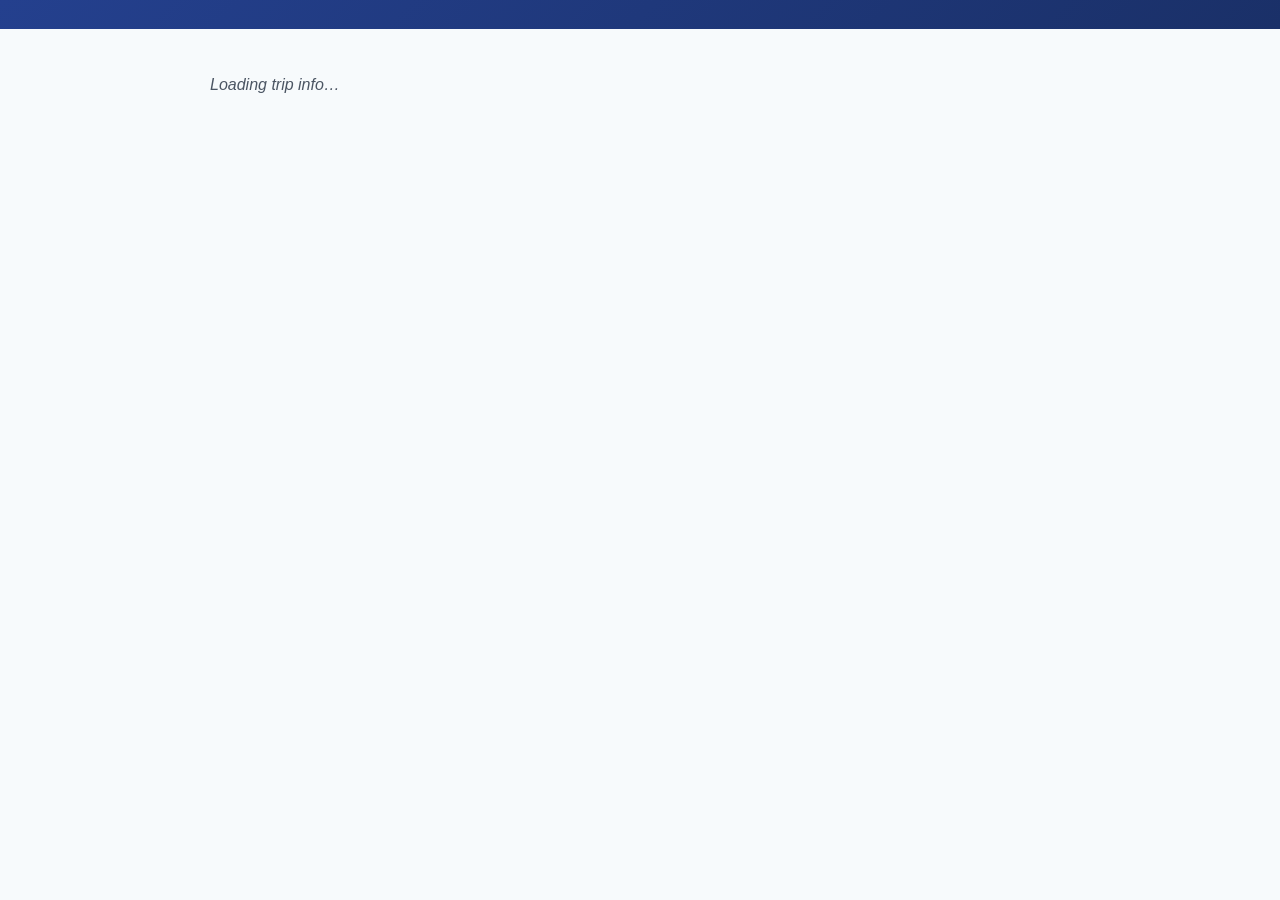
==== pages/during-trip-fun.html @ ea9233cd "Add files via upload" ====
<!DOCTYPE html>
<html lang="en">
<head>
<meta charset="UTF-8">
<meta name="viewport" content="width=device-width, initial-scale=1.0">
<title>During-Trip Fun — REEF Midriff Islands Trip</title>
<link rel="stylesheet" href="../css/styles.css">
</head>
<body>
  <header id="site-header" class="site-header"></header>

  <main id="page-content" class="page-main">
    <p class="loading-note">Loading trip info…</p>
  </main>

  <footer id="site-footer" class="site-footer"></footer>

  <script>window.SITE_ROOT = "../";</script>
  <script src="../js/site-config.js"></script>
  <script src="../js/loader.js"></script>
  <script src="../js/render.js"></script>
  <script>
    window.addEventListener("trip-data-ready", function () { window.initPage("fun"); });
    if (window.TRIP_DATA) { window.initPage("fun"); }
  </script>
</body>
</html>
---- css/styles.css ----
/* ============================================================
   REEF Field Survey Trips — Dashboard shared styles
   Generic shell styling only. No trip-specific content here —
   all trip text lives in trips/<trip-id>/trip-data.js.

   Reused verbatim from the Bonaire dashboard (Website Dashboard
   (Draft) V1.4) per the platform's "one reusable shell" rule.
   Do not fork this file per trip — if a trip needs a style
   change, it needs to be a shell change that benefits every trip.

   Brand: REEF Blue for headers/nav, Teal (#00A79D) for accents
   — teal is used in place of REEF Red per the standing
   accessibility rule (red is not visible to colorblind readers).
   ============================================================ */

:root {
  --reef-blue: #24408e;
  --reef-blue-dark: #1a3068;
  --reef-yellow: #ffdd00;
  --accent-teal: #00a79d;
  --accent-teal-dark: #00857d;
  --ink: #1f2937;
  --ink-light: #4b5563;
  --bg-page: #f7fafc;
  --bg-card: #ffffff;
  --border: #e2e8f0;
  --font-body: 'Segoe UI', 'Roboto', 'Helvetica Neue', Arial, sans-serif;
}

* { box-sizing: border-box; }

body {
  margin: 0;
  font-family: var(--font-body);
  color: var(--ink);
  background: var(--bg-page);
  line-height: 1.55;
}

a { color: var(--accent-teal-dark); text-decoration: none; }
a:hover { text-decoration: underline; }

img { max-width: 100%; }

/* ---------- Header / Top Nav ---------- */

.site-header {
  background: linear-gradient(135deg, var(--reef-blue) 0%, var(--reef-blue-dark) 100%);
  color: #fff;
  padding: 0.9rem 1.25rem;
}

.site-header-inner {
  max-width: 1000px;
  margin: 0 auto;
  display: flex;
  align-items: center;
  justify-content: space-between;
  flex-wrap: wrap;
  gap: 0.75rem;
}

.brand-lockup {
  display: flex;
  align-items: center;
  gap: 0.65rem;
}

.brand-lockup img {
  height: 34px;
  width: auto;
  display: block;
}

.brand-lockup .trip-title {
  font-weight: 700;
  font-size: 1.05rem;
  letter-spacing: 0.01em;
}

.brand-lockup .trip-dates {
  font-size: 0.8rem;
  color: #cfe0ff;
  font-weight: 400;
}

.site-nav {
  display: flex;
  gap: 0.35rem;
  flex-wrap: wrap;
}

.site-nav a {
  color: #fff;
  padding: 0.4rem 0.7rem;
  border-radius: 6px;
  font-size: 0.88rem;
  font-weight: 600;
  text-decoration: none;
  opacity: 0.85;
  transition: background 0.15s ease, opacity 0.15s ease;
}

.site-nav a:hover {
  background: rgba(255, 255, 255, 0.14);
  opacity: 1;
  text-decoration: none;
}

.site-nav a.active {
  background: var(--accent-teal);
  opacity: 1;
}

/* ---------- Layout ---------- */

.page-main {
  max-width: 900px;
  margin: 0 auto;
  padding: 1.75rem 1.25rem 3.5rem;
}

.page-title {
  font-size: 1.7rem;
  font-weight: 700;
  color: var(--reef-blue);
  margin: 0 0 0.25rem;
}

.page-subtitle {
  color: var(--ink-light);
  margin: 0 0 1.5rem;
  font-size: 1rem;
}

.card {
  background: var(--bg-card);
  border: 1px solid var(--border);
  border-radius: 10px;
  padding: 1.25rem 1.4rem;
  margin-bottom: 1.1rem;
  box-shadow: 0 1px 2px rgba(0, 0, 0, 0.03);
}

.card h2 {
  color: var(--reef-blue);
  font-size: 1.15rem;
  margin: 0 0 0.6rem;
  border-bottom: 2px solid var(--accent-teal);
  padding-bottom: 0.4rem;
}

.about-card {
  background: #f2fbfa;
  border-color: var(--accent-teal);
}

.card h3 {
  color: var(--ink);
  font-size: 1rem;
  margin: 0.9rem 0 0.35rem;
}

.card ul, .card ol {
  margin: 0.3rem 0 0.3rem 1.1rem;
  padding: 0;
}

.card li { margin-bottom: 0.45rem; }

.card p { margin: 0.4rem 0; }

/* ---------- Nav home / Start Here tiles ---------- */

.tile-grid {
  display: grid;
  grid-template-columns: repeat(auto-fit, minmax(220px, 1fr));
  gap: 1rem;
  margin-top: 1.25rem;
}

.tile {
  display: block;
  background: var(--bg-card);
  border: 1px solid var(--border);
  border-left: 5px solid var(--accent-teal);
  border-radius: 10px;
  padding: 1.15rem 1.25rem;
  color: var(--ink);
  transition: transform 0.12s ease, box-shadow 0.12s ease;
}

.tile:hover {
  text-decoration: none;
  transform: translateY(-2px);
  box-shadow: 0 6px 14px rgba(0, 0, 0, 0.08);
}

.tile .tile-title {
  font-weight: 700;
  color: var(--reef-blue);
  font-size: 1.05rem;
  margin-bottom: 0.3rem;
}

.tile .tile-desc {
  font-size: 0.9rem;
  color: var(--ink-light);
}

/* ---------- Itinerary ---------- */

.day-block {
  margin-bottom: 1.1rem;
}

.day-heading {
  font-weight: 700;
  color: #fff;
  background: var(--accent-teal);
  padding: 0.5rem 0.85rem;
  border-radius: 8px 8px 0 0;
  font-size: 1rem;
}

.day-heading .day-tag {
  font-weight: 500;
  opacity: 0.9;
  font-size: 0.85rem;
  margin-left: 0.4rem;
}

.event-table {
  width: 100%;
  border-collapse: collapse;
  background: var(--bg-card);
  border: 1px solid var(--border);
  border-top: none;
  border-radius: 0 0 8px 8px;
  overflow: hidden;
}

.event-table td {
  padding: 0.55rem 0.85rem;
  border-bottom: 1px solid var(--border);
  vertical-align: top;
  font-size: 0.92rem;
}

.event-table tr:last-child td { border-bottom: none; }

.event-table td.time-col {
  white-space: nowrap;
  font-weight: 600;
  color: var(--reef-blue);
  width: 130px;
}

/* ---------- Resource links (flashcards, field guide, jeopardy) ---------- */

.resource-link {
  display: inline-flex;
  align-items: center;
  gap: 0.5rem;
  background: var(--accent-teal);
  color: #fff;
  font-weight: 700;
  padding: 0.55rem 1rem;
  border-radius: 7px;
  margin-top: 0.4rem;
}

.resource-link:hover {
  background: var(--accent-teal-dark);
  text-decoration: none;
}

.toolkit-item {
  border: 1px solid var(--border);
  border-radius: 8px;
  padding: 0.9rem 1.05rem;
  margin-bottom: 0.75rem;
  background: #fbfdfd;
}

.toolkit-item h3 { margin-top: 0; }

/* ---------- Fish jokes (collapsible Q&A) ---------- */

.joke {
  border: 1px solid var(--border);
  border-radius: 8px;
  padding: 0.6rem 0.9rem;
  margin-bottom: 0.6rem;
  background: #fbfdfd;
}

.joke summary {
  cursor: pointer;
  font-weight: 600;
  color: var(--reef-blue);
}

.joke summary::marker {
  color: var(--accent-teal);
}

.joke p {
  margin: 0.5rem 0 0.1rem;
}

/* ---------- Footer ---------- */

.site-footer {
  text-align: center;
  color: var(--ink-light);
  font-size: 0.82rem;
  padding: 1.5rem 1rem 2.25rem;
}

.site-footer .tagline {
  color: var(--reef-blue);
  font-weight: 600;
  margin-bottom: 0.25rem;
}

/* ---------- Misc ---------- */

.tag-pill {
  display: inline-block;
  background: #eaf7f6;
  color: var(--accent-teal-dark);
  border: 1px solid var(--accent-teal);
  font-size: 0.75rem;
  font-weight: 700;
  padding: 0.15rem 0.55rem;
  border-radius: 999px;
  margin-left: 0.4rem;
}

.loading-note, .empty-note {
  color: var(--ink-light);
  font-style: italic;
}

@media (max-width: 640px) {
  .site-header-inner { flex-direction: column; align-items: flex-start; }
  .event-table td.time-col { width: 90px; }
  .site-nav { gap: 0.5rem; }
  .site-nav a { padding: 0.5rem 0.75rem; }
  .tile { padding: 1.3rem 1.25rem; }
}
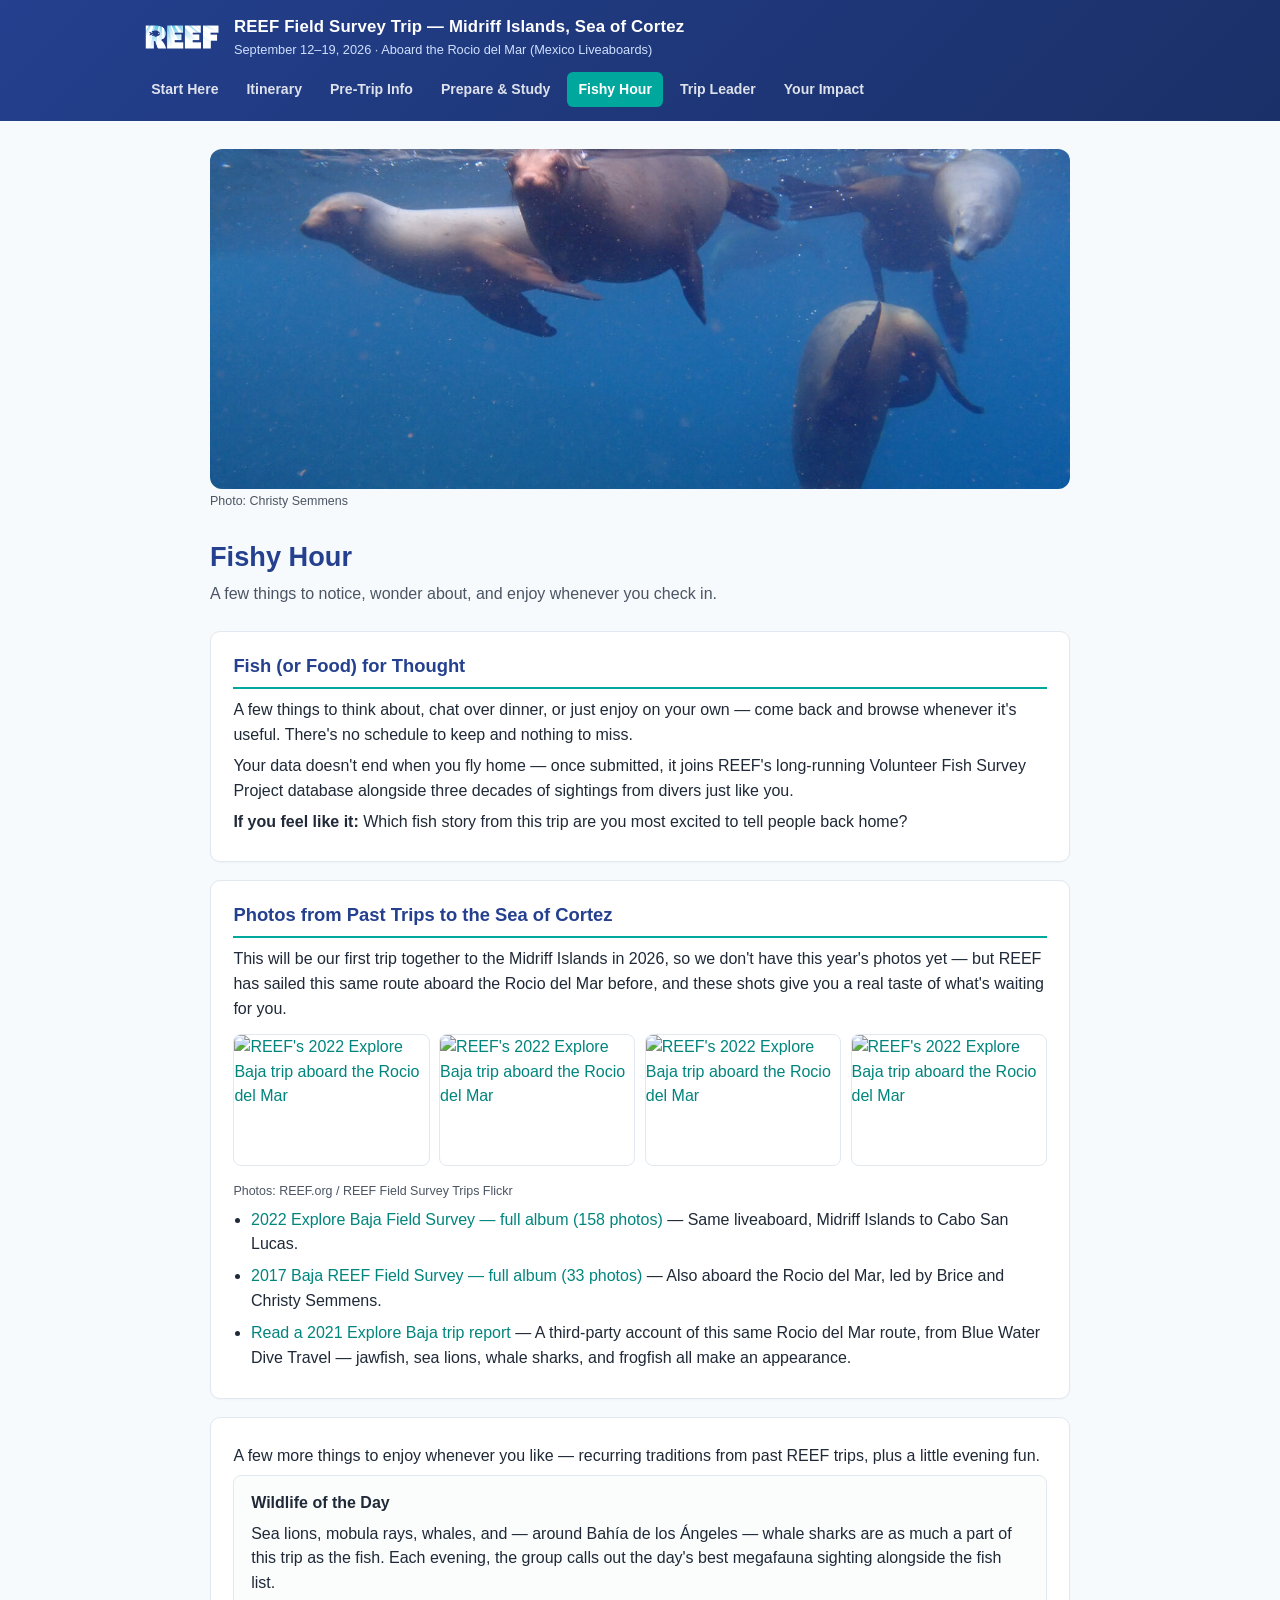
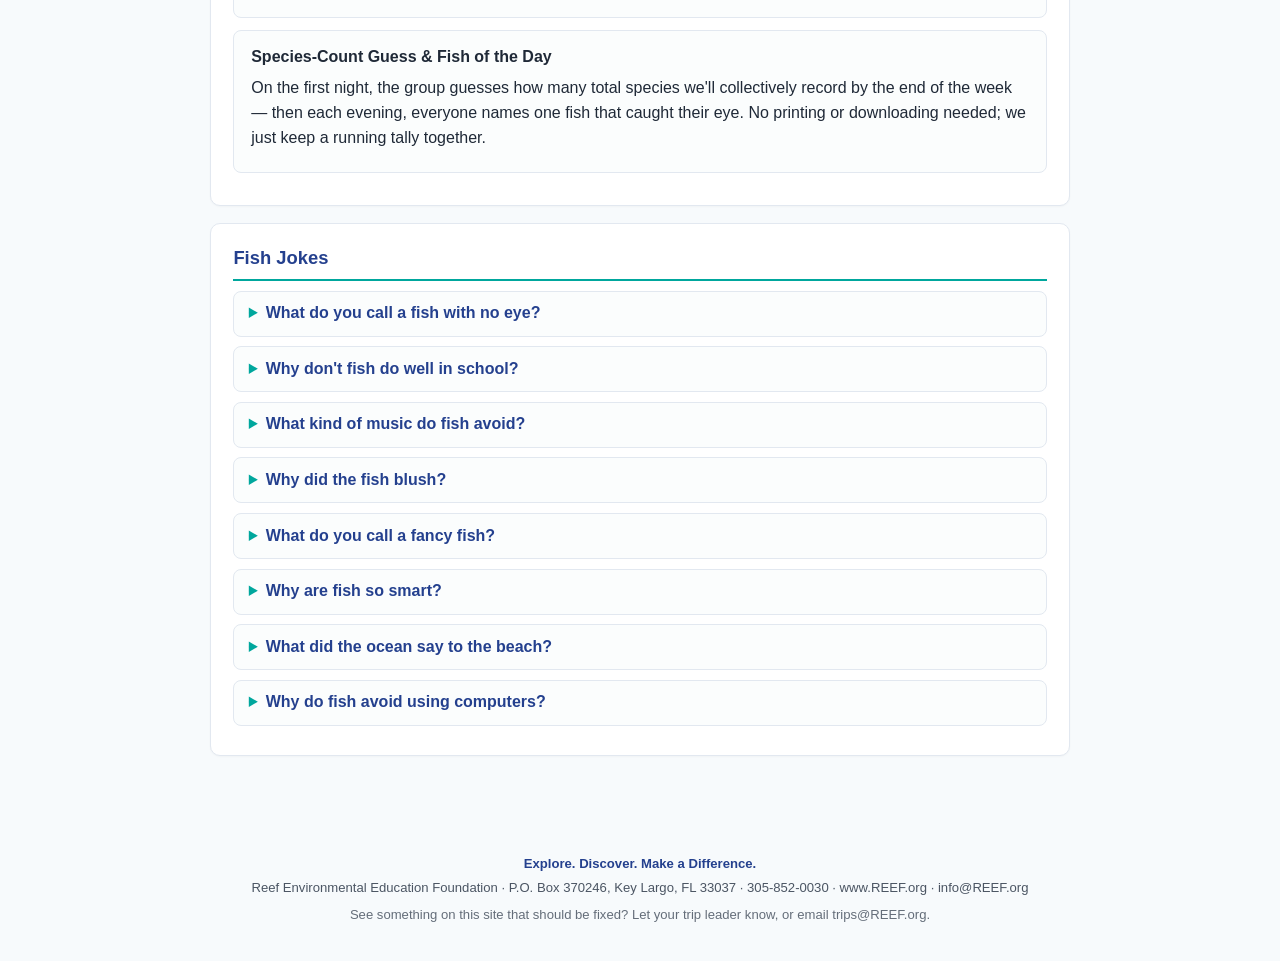
==== commit efb8cf95: "PRD implementation: renamed titles (Prepare & Study, Fishy Hour, Your Impact)" ====
--- a/pages/during-trip-fun.html
+++ b/pages/during-trip-fun.html
@@ -3,7 +3,7 @@
 <head>
 <meta charset="UTF-8">
 <meta name="viewport" content="width=device-width, initial-scale=1.0">
-<title>During-Trip Fun — REEF Midriff Islands Trip</title>
+<title>Fishy Hour — REEF Midriff Islands Trip</title>
 <link rel="stylesheet" href="../css/styles.css">
 </head>
 <body>
--- a/css/styles.css
+++ b/css/styles.css
@@ -324,6 +324,12 @@
   margin-bottom: 0.25rem;
 }
 
+/* Last-updated line + feedback-routing note — added 2026-07-23 */
+.site-footer .footer-meta {
+  margin-top: 0.4rem;
+  opacity: 0.85;
+}
+
 /* ---------- Misc ---------- */
 
 .tag-pill {
@@ -343,6 +349,123 @@
   font-style: italic;
 }
 
+/* ---------- Living Start Here (countdown, featured tile, "why I lead") ----------
+   Added in the 2026-07-22 Public Expedition Guide sprint. See
+   01_Updated_Shared_Shell.md for what reads each of these. ---------- */
+
+.countdown-card h2 {
+  font-size: 1.3rem;
+}
+
+.tile.tile-featured {
+  border-left-color: var(--reef-yellow);
+  box-shadow: 0 0 0 2px rgba(255, 221, 0, 0.35);
+}
+
+.why-i-lead {
+  font-style: italic;
+  color: var(--ink-light);
+  border-left: 3px solid var(--accent-teal);
+  padding-left: 0.75rem;
+  margin: 0.6rem 0;
+}
+
+/* ---------- Pre-Trip Info priority callout ---------- */
+
+.priority-card {
+  background: #fffbea;
+  border-color: var(--reef-yellow);
+}
+
+.priority-card h2 {
+  border-bottom-color: var(--reef-yellow);
+}
+
+.priority-card ol li {
+  font-weight: 600;
+}
+
+/* ---------- Past-trip photo teaser (any trip can use this) ---------- */
+
+.photo-grid {
+  display: grid;
+  grid-template-columns: repeat(auto-fit, minmax(140px, 1fr));
+  gap: 0.6rem;
+  margin: 0.75rem 0 1rem;
+}
+
+.photo-grid a {
+  display: block;
+  border-radius: 8px;
+  overflow: hidden;
+  border: 1px solid var(--border);
+}
+
+.photo-grid img {
+  width: 100%;
+  height: 130px;
+  object-fit: cover;
+  display: block;
+  transition: transform 0.15s ease;
+}
+
+.photo-grid a:hover img {
+  transform: scale(1.04);
+}
+
+.photo-credit {
+  font-size: 0.78rem;
+  color: var(--ink-light);
+  margin: 0.2rem 0 0;
+}
+
+/* ---------- Site-wide banner + leader/fish photos (2026-07-23 "add photos" round) ----------
+   Banner reads data.home.bannerImage; leader headshots read
+   tripLeaders[].photo; fish photos read home.featuredFish.photo,
+   tripLeaders[].funFact.photo, and duringTripFun.dailyDiscoveries[].photo.
+   All optional — no photo, no image, nothing breaks. See render.js. */
+
+.site-banner {
+  margin: 0 0 1.5rem;
+}
+
+.site-banner-img {
+  width: 100%;
+  max-height: 340px;
+  object-fit: cover;
+  border-radius: 12px;
+  display: block;
+}
+
+.leader-intro-row {
+  display: flex;
+  align-items: flex-start;
+  gap: 1rem;
+  flex-wrap: wrap;
+}
+
+.leader-intro-row .leader-intro-text {
+  flex: 1;
+  min-width: 200px;
+}
+
+.leader-photo-thumb {
+  width: 84px;
+  height: 84px;
+  object-fit: cover;
+  border-radius: 50%;
+  flex-shrink: 0;
+}
+
+.fish-photo-thumb {
+  width: 100%;
+  max-width: 280px;
+  border-radius: 10px;
+  display: block;
+  margin: 0.4rem 0 0.3rem;
+  object-fit: cover;
+}
+
 @media (max-width: 640px) {
   .site-header-inner { flex-direction: column; align-items: flex-start; }
   .event-table td.time-col { width: 90px; }
